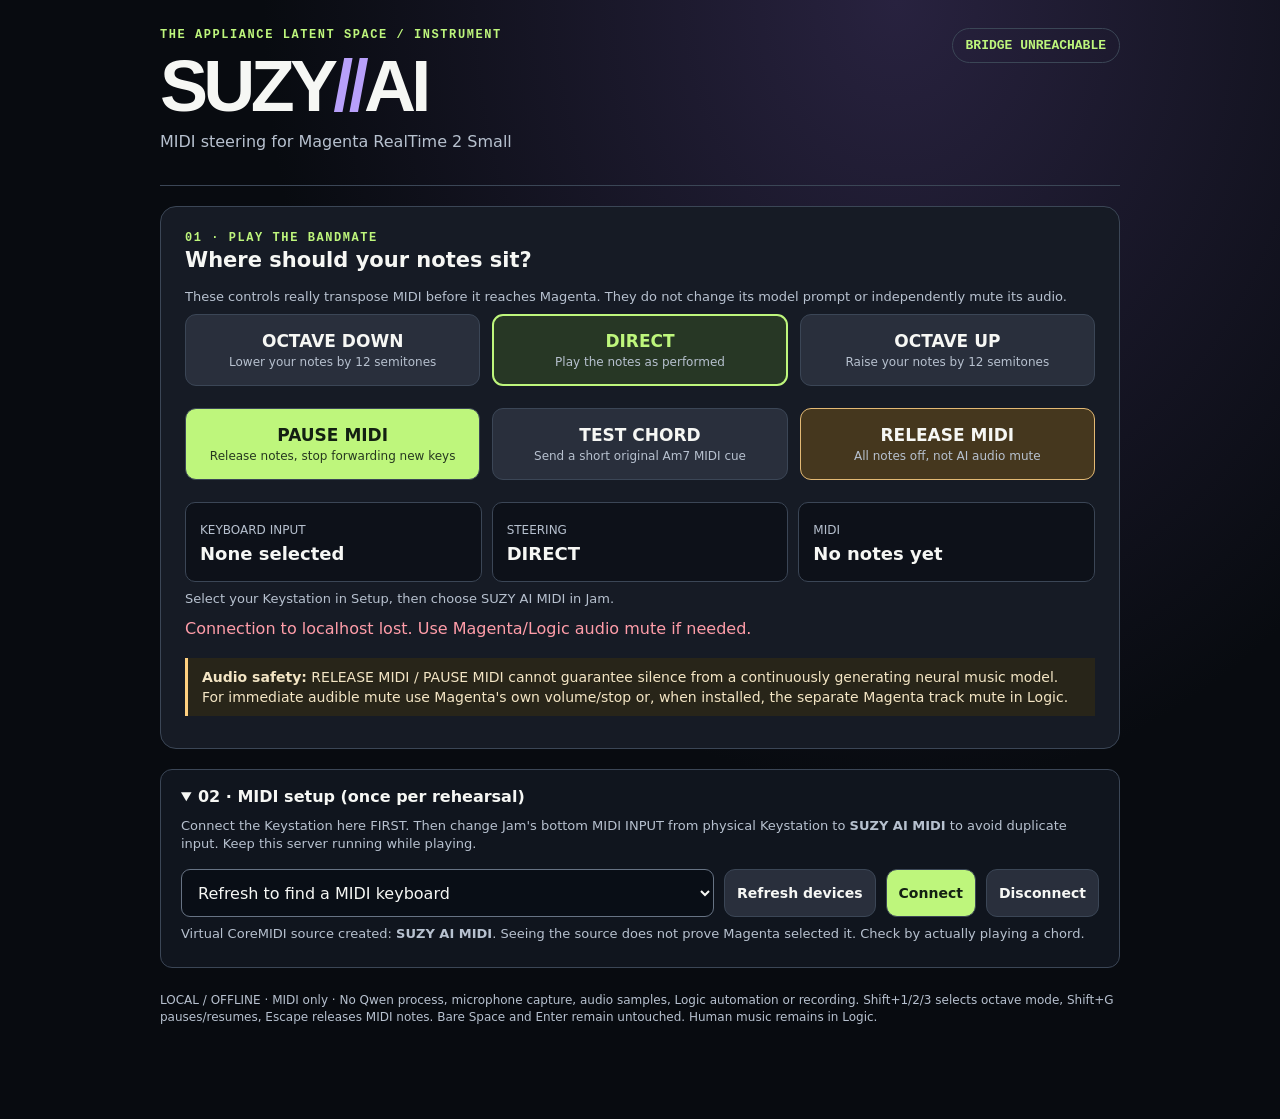
==== suzy_ai/music/magenta_stage.html @ a9a33fa6 "Add performer-first SUZY Magenta MIDI control surface" ====
<!doctype html>
<html lang="en"><head><meta charset="utf-8"><meta name="viewport" content="width=device-width,initial-scale=1">
<title>SUZY//AI · MAGENTA MIDI STAGE</title>
<style>
:root{color-scheme:dark;--bg:#080b10;--panel:#161b25;--edge:#3b4656;--ink:#f6f7f4;--muted:#b7c1cf;--lime:#bef67c;--violet:#b8a0fa;--warn:#ffd080}
*{box-sizing:border-box}body{margin:0;background:radial-gradient(ellipse at 70% 0,#28223f,transparent 50%),var(--bg);font:16px/1.45 system-ui,-apple-system,sans-serif;color:var(--ink)}
main{max-width:1000px;margin:auto;padding:28px 20px 68px}header{display:flex;align-items:start;justify-content:space-between;flex-wrap:wrap;gap:14px;border-bottom:1px solid var(--edge);padding-bottom:24px}
.eyebrow{font:700 12px ui-monospace,monospace;letter-spacing:.13em;color:var(--lime)}
h1{font:900 clamp(35px,8vw,72px)/1 Arial,sans-serif;letter-spacing:-.065em;margin:8px 0}h1 span{color:var(--violet)}
p{margin:8px 0}.muted{color:var(--muted)}.small{font-size:13px}
.tag{border:1px solid var(--edge);border-radius:30px;padding:9px 13px;font:700 13px ui-monospace,monospace;color:var(--lime)}
section{background:var(--panel);border:1px solid var(--edge);border-radius:16px;padding:24px;margin-top:20px}
h2{margin:0 0 12px;font-size:21px}.grid{display:grid;grid-template-columns:repeat(3,1fr);gap:12px}
button{min-height:72px;background:#292f3c;color:var(--ink);border:1px solid var(--edge);border-radius:11px;font:800 17px system-ui;cursor:pointer;padding:12px}
button:hover:not(:disabled){filter:brightness(1.15)}button:focus-visible,select:focus-visible,summary:focus-visible{outline:3px solid var(--violet);outline-offset:3px}
button[aria-pressed="true"]{border:2px solid var(--lime);background:#273725;color:var(--lime)}
button:disabled{opacity:.5;cursor:not-allowed}.sub{display:block;font-size:12px;font-weight:400;color:var(--muted);margin-top:4px}
.actions{display:flex;flex-wrap:wrap;gap:12px;margin-top:22px}.actions button{flex:1;min-width:185px}
.primary{background:var(--lime);color:#132012}.primary .sub{color:#263820}.rest{background:#4c3147;border-color:#cf92ca}
.release{border-color:#e3b974;background:#45371e}
.readout{display:grid;grid-template-columns:repeat(3,1fr);gap:10px;margin-top:22px}
.data{background:#0d1119;border:1px solid var(--edge);border-radius:10px;padding:14px}.data strong{display:block;font-size:18px;word-break:break-word}.data span{font-size:12px;color:var(--muted)}
.note{border-left:3px solid var(--warn);padding:9px 14px;background:#282519;color:#f3e5c4;margin-top:18px;font-size:14px}
details{margin-top:20px;background:#10151e;border:1px solid var(--edge);border-radius:12px;padding:15px 20px}
summary{cursor:pointer;font-weight:700}.setup{display:flex;gap:10px;flex-wrap:wrap;margin-top:15px;align-items:center}
select{background:#090e16;border:1px solid #677384;border-radius:9px;color:var(--ink);font:16px system-ui;padding:12px;min-height:48px;flex:1;min-width:200px}
.setup button{min-height:48px;font-size:14px}
#error{color:#ff9da9;white-space:pre-wrap;min-height:0}
footer{color:var(--muted);font-size:12px;margin:24px 0}
kbd{font:12px ui-monospace,monospace;background:#323a47;padding:2px 5px;border-radius:4px}
@media(max-width:640px){.grid,.readout{grid-template-columns:1fr}.actions button{min-width:100%}}
</style></head><body><main>
<header><div><div class="eyebrow">THE APPLIANCE LATENT SPACE / INSTRUMENT</div>
<h1>SUZY<span>//</span>AI</h1><p class="muted">MIDI steering for Magenta RealTime 2 Small</p></div>
<div class="tag" id="status">CONNECTING...</div></header>
<section>
<div class="eyebrow">01 · PLAY THE BANDMATE</div><h2>Where should your notes sit?</h2>
<p class="muted small">These controls really transpose MIDI before it reaches Magenta. They do not change its model prompt or independently mute its audio.</p>
<div class="grid" role="group" aria-label="MIDI steering mode">
<button type="button" data-mode="low" aria-pressed="false">OCTAVE DOWN<span class="sub">Lower your notes by 12 semitones</span></button>
<button type="button" data-mode="direct" aria-pressed="true">DIRECT<span class="sub">Play the notes as performed</span></button>
<button type="button" data-mode="high" aria-pressed="false">OCTAVE UP<span class="sub">Raise your notes by 12 semitones</span></button>
</div>
<div class="actions">
<button id="gate" type="button" class="primary">PAUSE MIDI<span class="sub">Release notes, stop forwarding new keys</span></button>
<button id="test" type="button">TEST CHORD<span class="sub">Send a short original Am7 MIDI cue</span></button>
<button id="release" type="button" class="release">RELEASE MIDI<span class="sub">All notes off, not AI audio mute</span></button>
</div>
<div class="readout">
<div class="data"><span>KEYBOARD INPUT</span><strong id="keyboard">None selected</strong></div>
<div class="data"><span>STEERING</span><strong id="mode">DIRECT</strong></div>
<div class="data"><span>MIDI</span><strong id="activity">No notes yet</strong></div>
</div>
<p class="small muted" id="feedback" role="status" aria-live="polite">Select your Keystation in Setup, then choose SUZY AI MIDI in Jam.</p>
<p id="error" role="alert" aria-live="assertive"></p>
<p class="note"><strong>Audio safety:</strong> RELEASE MIDI / PAUSE MIDI cannot guarantee silence from a continuously generating neural music model. For immediate audible mute use Magenta's own volume/stop or, when installed, the separate Magenta track mute in Logic.</p>
</section>
<details id="setup" open><summary>02 · MIDI setup (once per rehearsal)</summary>
<p class="muted small">Connect the Keystation here FIRST. Then change Jam's bottom MIDI INPUT from physical Keystation to <strong>SUZY AI MIDI</strong> to avoid duplicate input. Keep this server running while playing.</p>
<div class="setup"><select id="input" aria-label="MIDI keyboard input"><option value="">Refresh to find a MIDI keyboard</option></select>
<button type="button" id="refresh">Refresh devices</button>
<button type="button" class="primary" id="connect">Connect</button>
<button type="button" id="disconnect">Disconnect</button></div>
<p class="small muted">Virtual CoreMIDI source created: <strong>SUZY AI MIDI</strong>. Seeing the source does not prove Magenta selected it. Check by actually playing a chord.</p></details>
<footer>LOCAL / OFFLINE · MIDI only · No Qwen process, microphone capture, audio samples, Logic automation or recording. Shift+1/2/3 selects octave mode, Shift+G pauses/resumes, Escape releases MIDI notes. Bare Space and Enter remain untouched. Human music remains in Logic.</footer>
<script>
"use strict";
const el=id=>document.getElementById(id),token="__MAGENTA_TOKEN__";
let current=null,pending=false;
async function get(path){const r=await fetch(path,{cache:"no-store"});if(!r.ok)throw Error("Stage server unavailable");return r.json();}
async function send(path,payload={}){
 if(pending)return;
 pending=true;
 try{
  const r=await fetch(path,{method:"POST",headers:{"Content-Type":"application/json","X-Suzy-Token":token},body:JSON.stringify(payload)});
  const d=await r.json();if(!r.ok)throw Error(d.error||"MIDI command failed");
  current=d;draw(d);el("error").textContent="";
 }catch(e){el("error").textContent=e.message||String(e);}
 finally{pending=false;}
}
function draw(s){
 current=s;
 el("status").textContent=s.enabled?"MIDI BRIDGE ACTIVE":"MIDI BRIDGE CLOSED";
 el("keyboard").textContent=s.input_name||"Not connected";
 el("mode").textContent=(s.mode||"direct").toUpperCase();
 el("activity").textContent=s.held_notes+" note(s) held";
 el("gate").firstChild.textContent=s.gate_open?"PAUSE MIDI":"RESUME MIDI";
 el("gate").classList.toggle("rest",!s.gate_open);
 el("test").disabled=!s.gate_open;
 for(const b of document.querySelectorAll("[data-mode]"))b.setAttribute("aria-pressed",String(b.dataset.mode===s.mode));
 el("feedback").textContent=s.input_name?(s.gate_open?"Keyboard ready. Play into Jam via SUZY AI MIDI.":"MIDI paused. Magenta audio might keep generating."):"Connect a MIDI input or try TEST CHORD after selecting SUZY AI MIDI in Jam.";
}
async function refresh(){
 try{const d=await get("/api/inputs"),select=el("input"),old=select.value;select.replaceChildren();
  for(const name of d.inputs){const opt=document.createElement("option");opt.value=name;opt.textContent=name;select.add(opt);}
  if(d.inputs.includes(old))select.value=old;
  else if(d.inputs.some(x=>/Keystation/i.test(x)))select.value=d.inputs.find(x=>/Keystation/i.test(x));
  el("error").textContent="";
 }catch(e){el("error").textContent=e.message;}
}
el("refresh").onclick=refresh;
el("connect").onclick=()=>send("/api/select",{input:el("input").value});
el("disconnect").onclick=()=>send("/api/disconnect");
el("gate").onclick=()=>current&&send("/api/gate",{open:!current.gate_open});
el("test").onclick=()=>send("/api/test");
el("release").onclick=()=>send("/api/release");
for(const b of document.querySelectorAll("[data-mode]"))b.onclick=()=>send("/api/mode",{mode:b.dataset.mode});
document.addEventListener("keydown",e=>{
 if(e.repeat||e.isComposing||e.altKey||e.ctrlKey||e.metaKey)return;
 if(e.key==="Escape"){e.preventDefault();el("release").click();return;}
 if(!e.shiftKey)return;
 const target=e.target||document.activeElement;
 if(target&&(target.isContentEditable||["INPUT","SELECT","TEXTAREA","BUTTON","A","SUMMARY"].includes(target.tagName)))return;
 if(e.code==="Digit1"){e.preventDefault();document.querySelector('[data-mode="low"]').click();}
 else if(e.code==="Digit2"){e.preventDefault();document.querySelector('[data-mode="direct"]').click();}
 else if(e.code==="Digit3"){e.preventDefault();document.querySelector('[data-mode="high"]').click();}
 else if(e.code==="KeyG"){e.preventDefault();el("gate").click();}
});
async function poll(){if(pending)return;try{draw(await get("/api/status"));}catch(e){el("status").textContent="BRIDGE UNREACHABLE";el("error").textContent="Connection to localhost lost. Use Magenta/Logic audio mute if needed.";}}
refresh();poll();setInterval(poll,500);
</script></main></body></html>
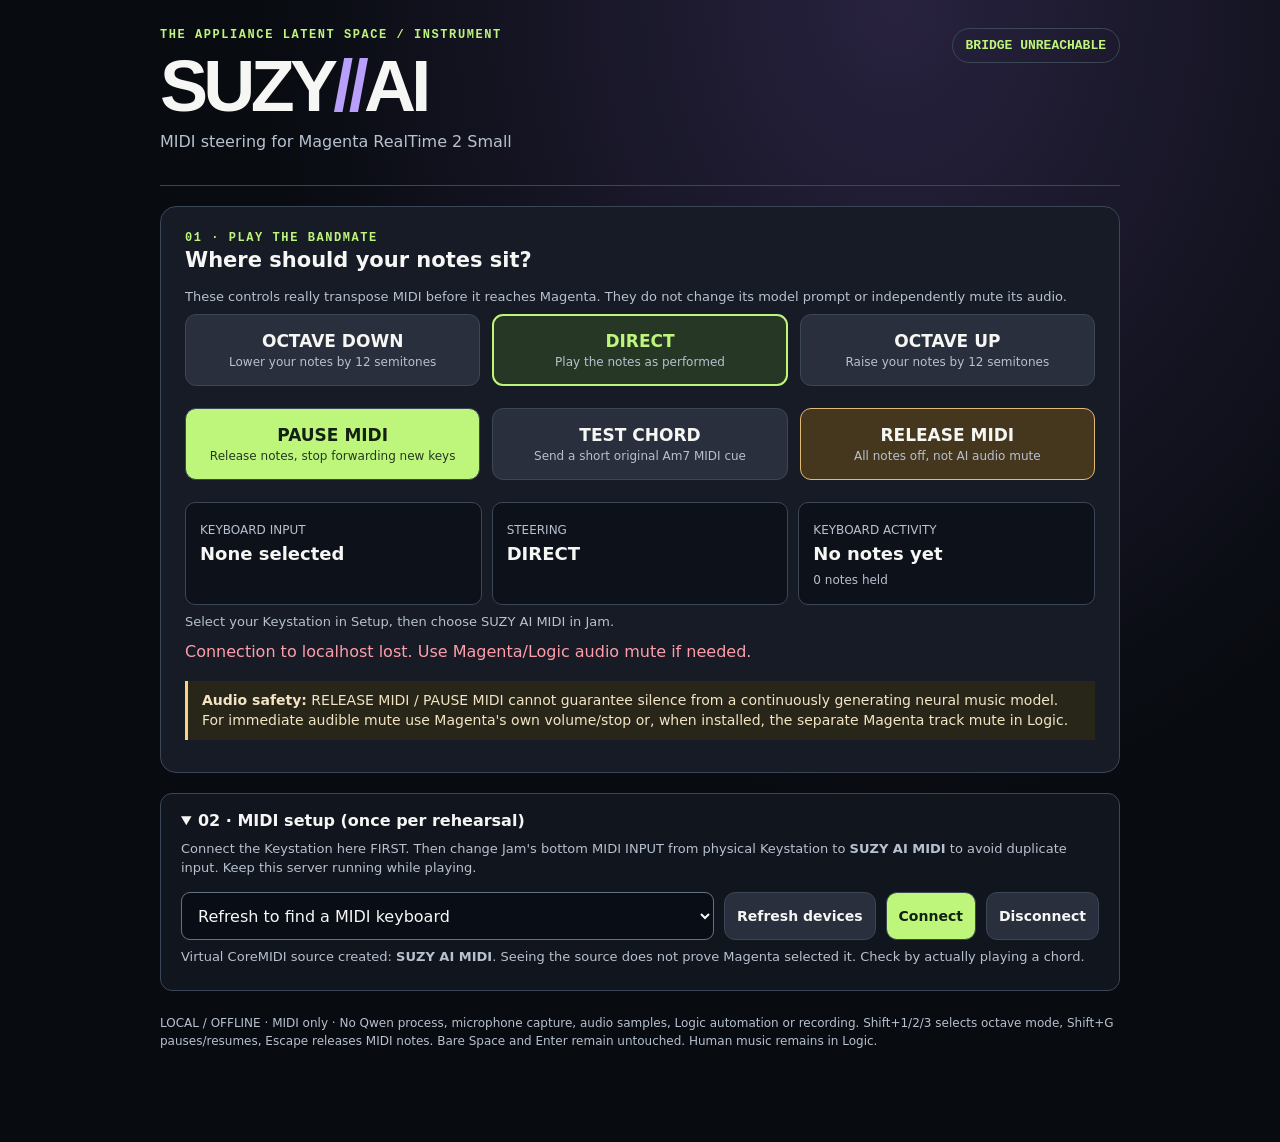
==== commit f42a11dc: "Display real incoming MIDI note events and allow urgent release during setup" ====
--- a/suzy_ai/music/magenta_stage.html
+++ b/suzy_ai/music/magenta_stage.html
@@ -49,7 +49,7 @@
 <div class="readout">
 <div class="data"><span>KEYBOARD INPUT</span><strong id="keyboard">None selected</strong></div>
 <div class="data"><span>STEERING</span><strong id="mode">DIRECT</strong></div>
-<div class="data"><span>MIDI</span><strong id="activity">No notes yet</strong></div>
+<div class="data"><span>KEYBOARD ACTIVITY</span><strong id="activity">No notes yet</strong><span id="held">0 notes held</span></div>
 </div>
 <p class="small muted" id="feedback" role="status" aria-live="polite">Select your Keystation in Setup, then choose SUZY AI MIDI in Jam.</p>
 <p id="error" role="alert" aria-live="assertive"></p>
@@ -83,7 +83,8 @@
  el("status").textContent=s.enabled?"MIDI BRIDGE ACTIVE":"MIDI BRIDGE CLOSED";
  el("keyboard").textContent=s.input_name||"Not connected";
  el("mode").textContent=(s.mode||"direct").toUpperCase();
- el("activity").textContent=s.held_notes+" note(s) held";
+ el("activity").textContent=s.keyboard_note_events+" note events";
+ el("held").textContent=s.held_notes+" note(s) held"+(s.last_keyboard_note===null?"":" · last MIDI "+s.last_keyboard_note);
  el("gate").firstChild.textContent=s.gate_open?"PAUSE MIDI":"RESUME MIDI";
  el("gate").classList.toggle("rest",!s.gate_open);
  el("test").disabled=!s.gate_open;
@@ -103,7 +104,15 @@
 el("disconnect").onclick=()=>send("/api/disconnect");
 el("gate").onclick=()=>current&&send("/api/gate",{open:!current.gate_open});
 el("test").onclick=()=>send("/api/test");
-el("release").onclick=()=>send("/api/release");
+// RELEASE remains callable when a slower setup command is pending.
+// It stops MIDI-held notes, not generated neural audio.
+el("release").onclick=async()=>{
+ try{
+  const r=await fetch("/api/release",{method:"POST",headers:{"Content-Type":"application/json","X-Suzy-Token":token},body:"{}"});
+  const d=await r.json();if(!r.ok)throw Error(d.error||"Release failed");
+  current=d;draw(d);el("error").textContent="";
+ }catch(e){el("error").textContent="MIDI RELEASE NOT CONFIRMED: "+(e.message||String(e))+". Stop audio in Magenta/Logic directly.";}
+};
 for(const b of document.querySelectorAll("[data-mode]"))b.onclick=()=>send("/api/mode",{mode:b.dataset.mode});
 document.addEventListener("keydown",e=>{
  if(e.repeat||e.isComposing||e.altKey||e.ctrlKey||e.metaKey)return;
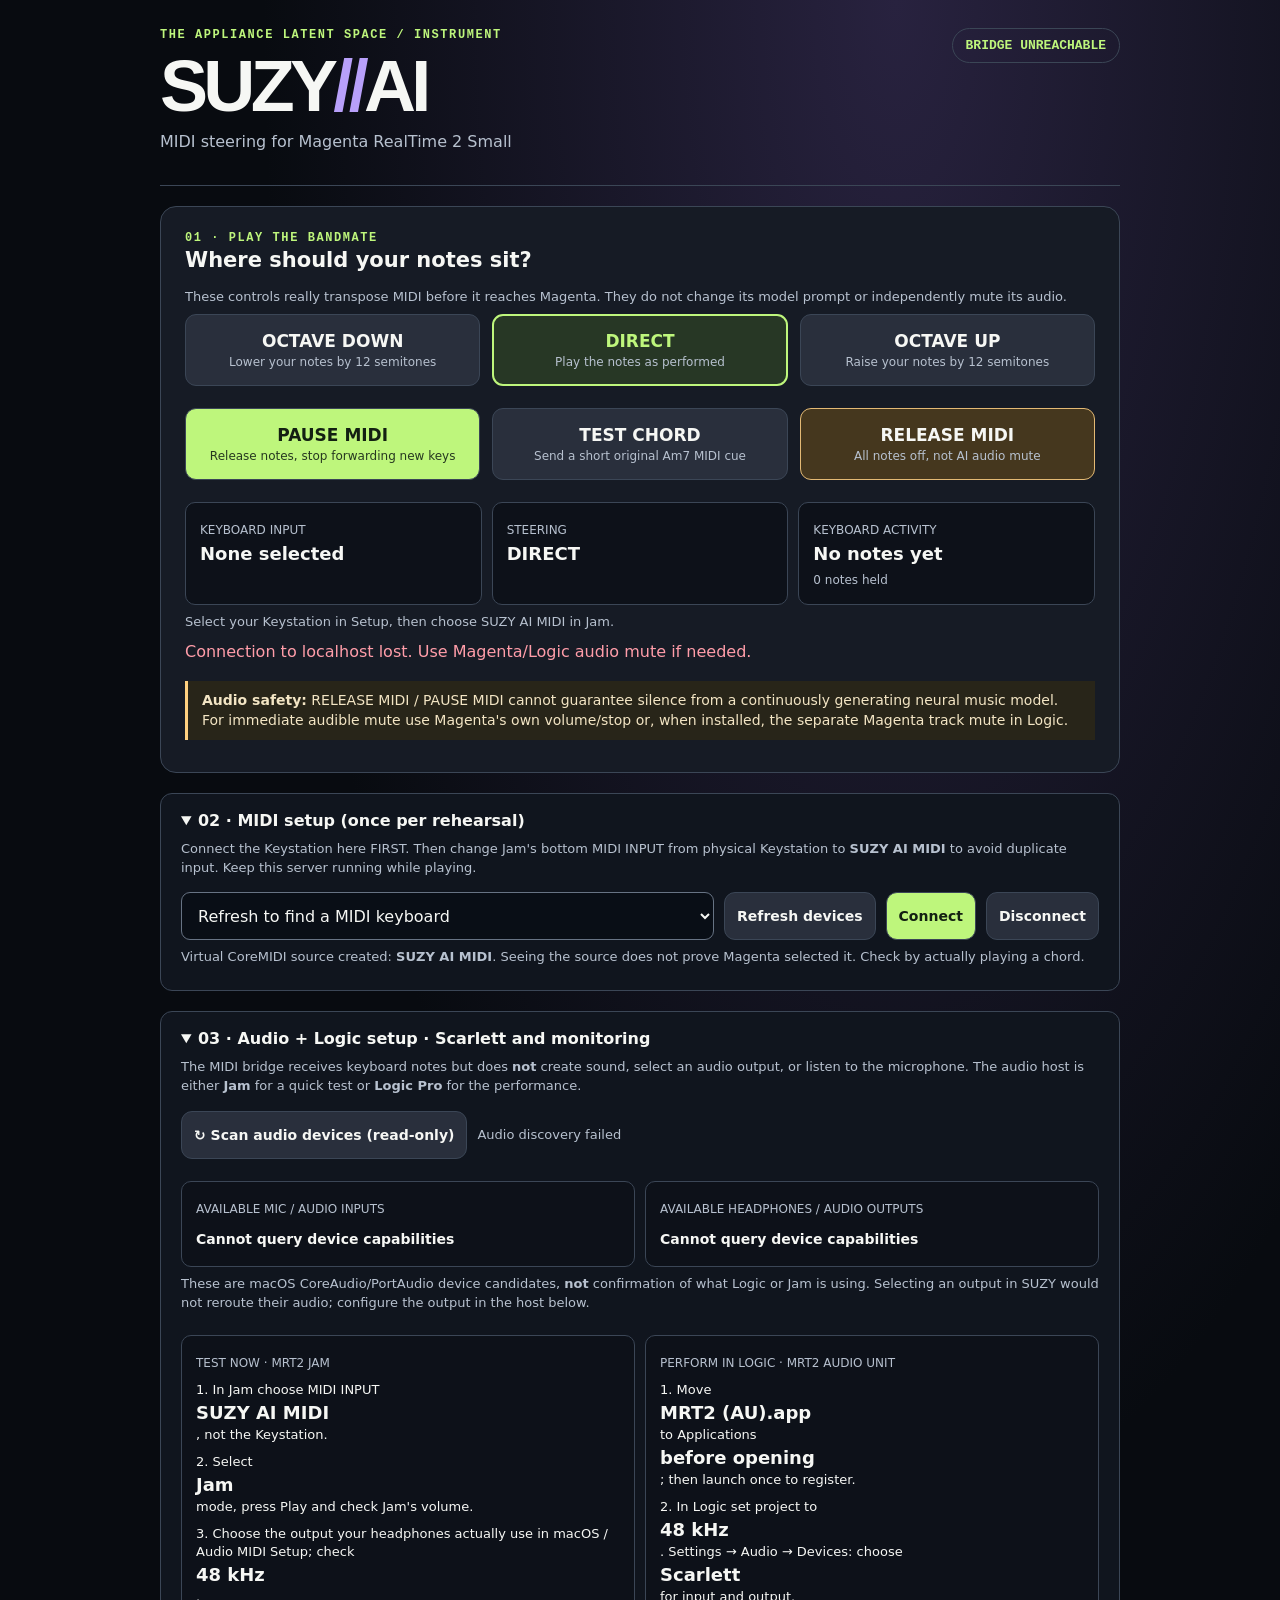
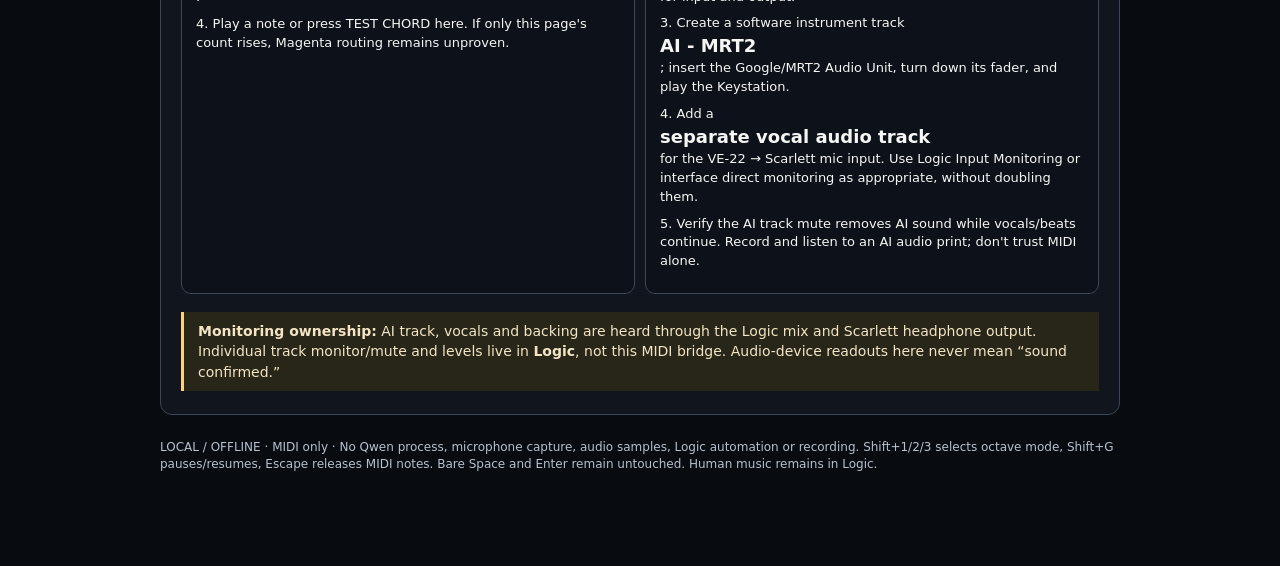
==== commit b13cba0d: "Add honest Scarlett/Logic audio setup section and actionable read-only device scan" ====
--- a/suzy_ai/music/magenta_stage.html
+++ b/suzy_ai/music/magenta_stage.html
@@ -27,8 +27,11 @@
 .setup button{min-height:48px;font-size:14px}
 #error{color:#ff9da9;white-space:pre-wrap;min-height:0}
 footer{color:var(--muted);font-size:12px;margin:24px 0}
+#audioIn,#audioOut{font-size:14px;line-height:1.7;white-space:pre-line;font-weight:600;margin-top:9px}
+#audioSetup .data{min-width:0}
+a{color:var(--lime)}
 kbd{font:12px ui-monospace,monospace;background:#323a47;padding:2px 5px;border-radius:4px}
-@media(max-width:640px){.grid,.readout{grid-template-columns:1fr}.actions button{min-width:100%}}
+@media(max-width:640px){.grid,.readout,#audioSetup .readout{grid-template-columns:1fr!important}.actions button{min-width:100%}}
 </style></head><body><main>
 <header><div><div class="eyebrow">THE APPLIANCE LATENT SPACE / INSTRUMENT</div>
 <h1>SUZY<span>//</span>AI</h1><p class="muted">MIDI steering for Magenta RealTime 2 Small</p></div>
@@ -62,6 +65,31 @@
 <button type="button" class="primary" id="connect">Connect</button>
 <button type="button" id="disconnect">Disconnect</button></div>
 <p class="small muted">Virtual CoreMIDI source created: <strong>SUZY AI MIDI</strong>. Seeing the source does not prove Magenta selected it. Check by actually playing a chord.</p></details>
+<details id="audioSetup" open><summary>03 · Audio + Logic setup · Scarlett and monitoring</summary>
+<p class="muted small">The MIDI bridge receives keyboard notes but does <strong>not</strong> create sound, select an audio output, or listen to the microphone. The audio host is either <strong>Jam</strong> for a quick test or <strong>Logic Pro</strong> for the performance.</p>
+<div class="setup"><button id="refreshAudio" type="button">↻ Scan audio devices (read-only)</button><span class="small muted" id="audioScanStatus">Not scanned yet</span></div>
+<div class="readout" style="grid-template-columns:repeat(2,minmax(0,1fr))" aria-label="Discovered CoreAudio device capabilities">
+ <div class="data"><span>AVAILABLE MIC / AUDIO INPUTS</span><strong id="audioIn">Scan to discover devices</strong></div>
+ <div class="data"><span>AVAILABLE HEADPHONES / AUDIO OUTPUTS</span><strong id="audioOut">Scan to discover devices</strong></div>
+</div>
+<p class="muted small">These are macOS CoreAudio/PortAudio device candidates, <strong>not</strong> confirmation of what Logic or Jam is using. Selecting an output in SUZY would not reroute their audio; configure the output in the host below.</p>
+<div class="readout" style="grid-template-columns:repeat(2,minmax(0,1fr))">
+ <div class="data"><span>TEST NOW · MRT2 JAM</span>
+  <p class="small">1. In Jam choose MIDI INPUT <strong>SUZY AI MIDI</strong>, not the Keystation.</p>
+  <p class="small">2. Select <strong>Jam</strong> mode, press Play and check Jam's volume.</p>
+  <p class="small">3. Choose the output your headphones actually use in macOS / Audio MIDI Setup; check <strong>48 kHz</strong>.</p>
+  <p class="small">4. Play a note or press TEST CHORD here. If only this page's count rises, Magenta routing remains unproven.</p>
+ </div>
+ <div class="data"><span>PERFORM IN LOGIC · MRT2 AUDIO UNIT</span>
+  <p class="small">1. Move <strong>MRT2 (AU).app</strong> to Applications <strong>before opening</strong>; then launch once to register.</p>
+  <p class="small">2. In Logic set project to <strong>48 kHz</strong>. Settings → Audio → Devices: choose <strong>Scarlett</strong> for input and output.</p>
+  <p class="small">3. Create a software instrument track <strong>AI - MRT2</strong>; insert the Google/MRT2 Audio Unit, turn down its fader, and play the Keystation.</p>
+  <p class="small">4. Add a <strong>separate vocal audio track</strong> for the VE-22 → Scarlett mic input. Use Logic Input Monitoring or interface direct monitoring as appropriate, without doubling them.</p>
+  <p class="small">5. Verify the AI track mute removes AI sound while vocals/beats continue. Record and listen to an AI audio print; don't trust MIDI alone.</p>
+ </div>
+</div>
+<p class="note" role="note"><strong>Monitoring ownership:</strong> AI track, vocals and backing are heard through the Logic mix and Scarlett headphone output. Individual track monitor/mute and levels live in <strong>Logic</strong>, not this MIDI bridge. Audio-device readouts here never mean “sound confirmed.”</p>
+</details>
 <footer>LOCAL / OFFLINE · MIDI only · No Qwen process, microphone capture, audio samples, Logic automation or recording. Shift+1/2/3 selects octave mode, Shift+G pauses/resumes, Escape releases MIDI notes. Bare Space and Enter remain untouched. Human music remains in Logic.</footer>
 <script>
 "use strict";
@@ -99,6 +127,24 @@
   el("error").textContent="";
  }catch(e){el("error").textContent=e.message;}
 }
+async function refreshAudio(){
+ el("audioScanStatus").textContent="Scanning (no audio stream opened)…";
+ try{
+  const data=await get("/api/audio-routing");
+  el("audioScanStatus").textContent=data.available?"Devices found · read-only":"Audio discovery unavailable";
+  if(!data.available){el("audioIn").textContent=data.message;el("audioOut").textContent=data.message;return;}
+  const label=d=>d.name+(d.scarlett_candidate?" · SCARLETT":"");
+  const input=data.devices.filter(d=>d.input_channels>0).map(d=>label(d)+" · "+d.input_channels+" in"+(d.system_default_input?" · macOS default":""));
+  const output=data.devices.filter(d=>d.output_channels>0).map(d=>label(d)+" · "+d.output_channels+" out"+(d.system_default_output?" · macOS default":""));
+  el("audioIn").textContent=input.join("\n")||"No audio input devices detected";
+  el("audioOut").textContent=output.join("\n")||"No audio output devices detected";
+ }catch(e){
+  el("audioScanStatus").textContent="Audio discovery failed";
+  el("audioIn").textContent="Cannot query device capabilities";
+  el("audioOut").textContent="Cannot query device capabilities";
+ }
+}
+el("refreshAudio").onclick=refreshAudio;
 el("refresh").onclick=refresh;
 el("connect").onclick=()=>send("/api/select",{input:el("input").value});
 el("disconnect").onclick=()=>send("/api/disconnect");
@@ -126,5 +172,5 @@
  else if(e.code==="KeyG"){e.preventDefault();el("gate").click();}
 });
 async function poll(){if(pending)return;try{draw(await get("/api/status"));}catch(e){el("status").textContent="BRIDGE UNREACHABLE";el("error").textContent="Connection to localhost lost. Use Magenta/Logic audio mute if needed.";}}
-refresh();poll();setInterval(poll,500);
+refresh();refreshAudio();poll();setInterval(poll,500);
 </script></main></body></html>
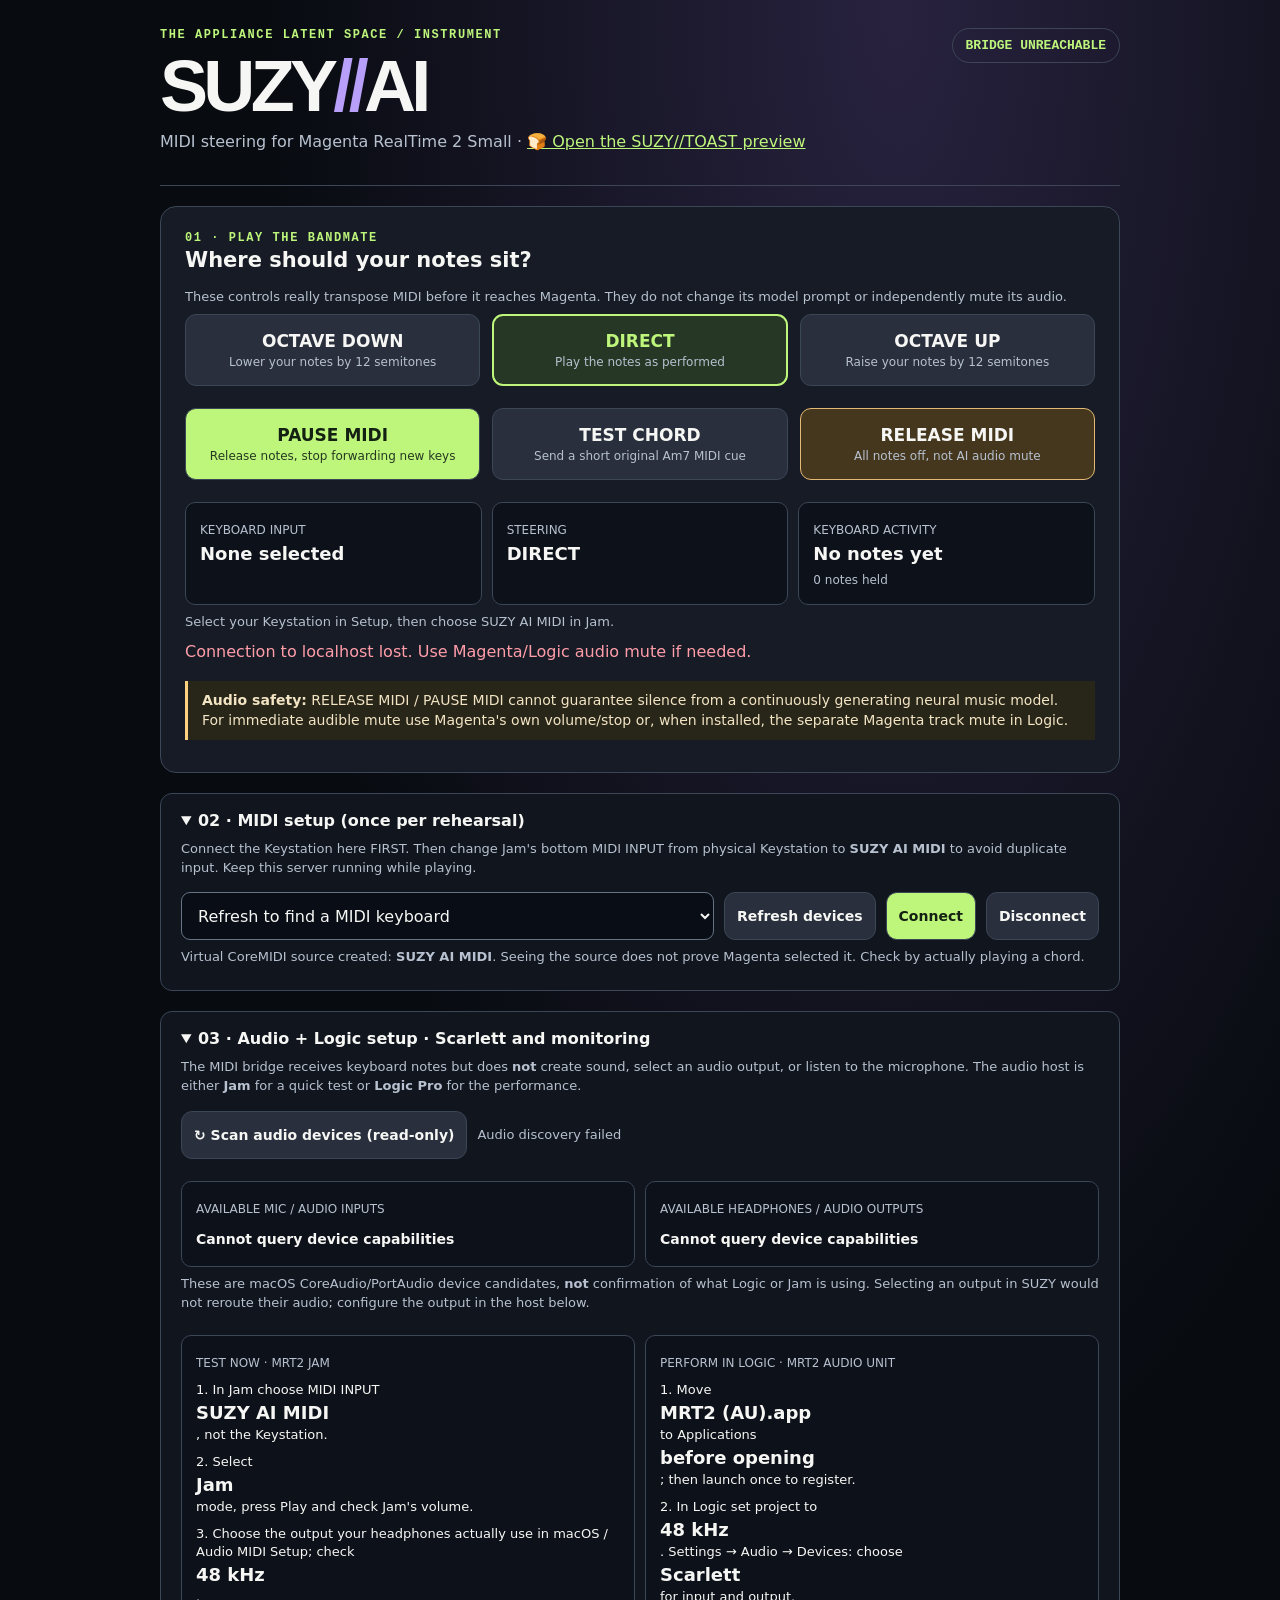
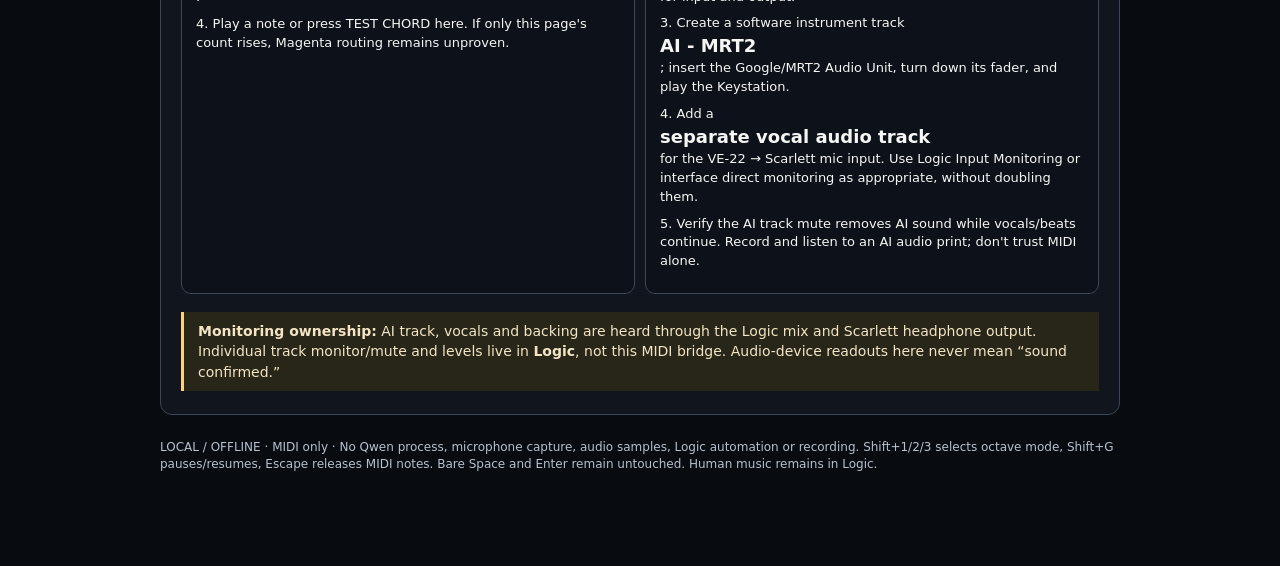
==== commit 7f47b7e8: "feat(stage): link to toaster preview from existing MIDI stage" ====
--- a/suzy_ai/music/magenta_stage.html
+++ b/suzy_ai/music/magenta_stage.html
@@ -34,7 +34,7 @@
 @media(max-width:640px){.grid,.readout,#audioSetup .readout{grid-template-columns:1fr!important}.actions button{min-width:100%}}
 </style></head><body><main>
 <header><div><div class="eyebrow">THE APPLIANCE LATENT SPACE / INSTRUMENT</div>
-<h1>SUZY<span>//</span>AI</h1><p class="muted">MIDI steering for Magenta RealTime 2 Small</p></div>
+<h1>SUZY<span>//</span>AI</h1><p class="muted">MIDI steering for Magenta RealTime 2 Small · <a href="/toaster">🍞 Open the SUZY//TOAST preview</a></p></div>
 <div class="tag" id="status">CONNECTING...</div></header>
 <section>
 <div class="eyebrow">01 · PLAY THE BANDMATE</div><h2>Where should your notes sit?</h2>
@@ -108,7 +108,7 @@
 }
 function draw(s){
  current=s;
- el("status").textContent=s.enabled?"MIDI BRIDGE ACTIVE":"MIDI BRIDGE CLOSED";
+ el("status").textContent=s.enabled?"MIDI ACTIVE · AUDIO UNVERIFIED":"MIDI BRIDGE CLOSED";
  el("keyboard").textContent=s.input_name||"Not connected";
  el("mode").textContent=(s.mode||"direct").toUpperCase();
  el("activity").textContent=s.keyboard_note_events+" note events";
